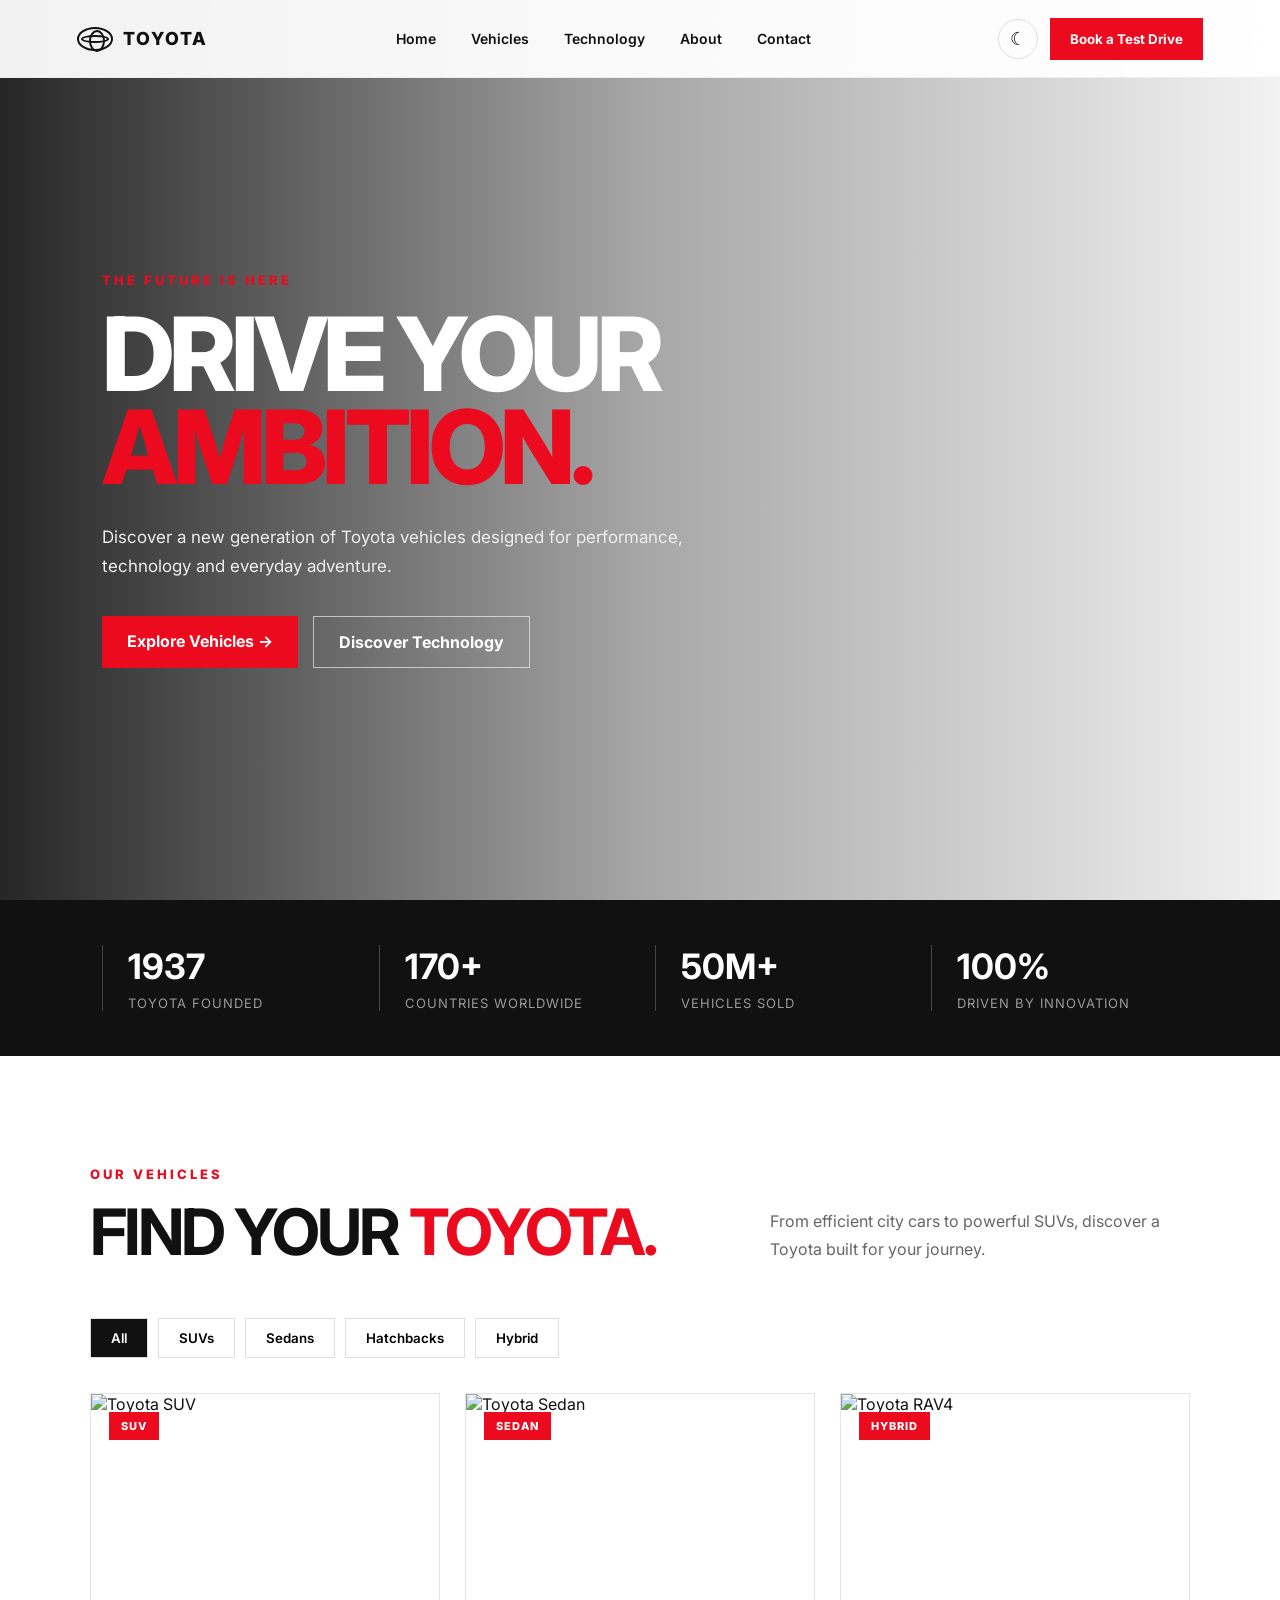
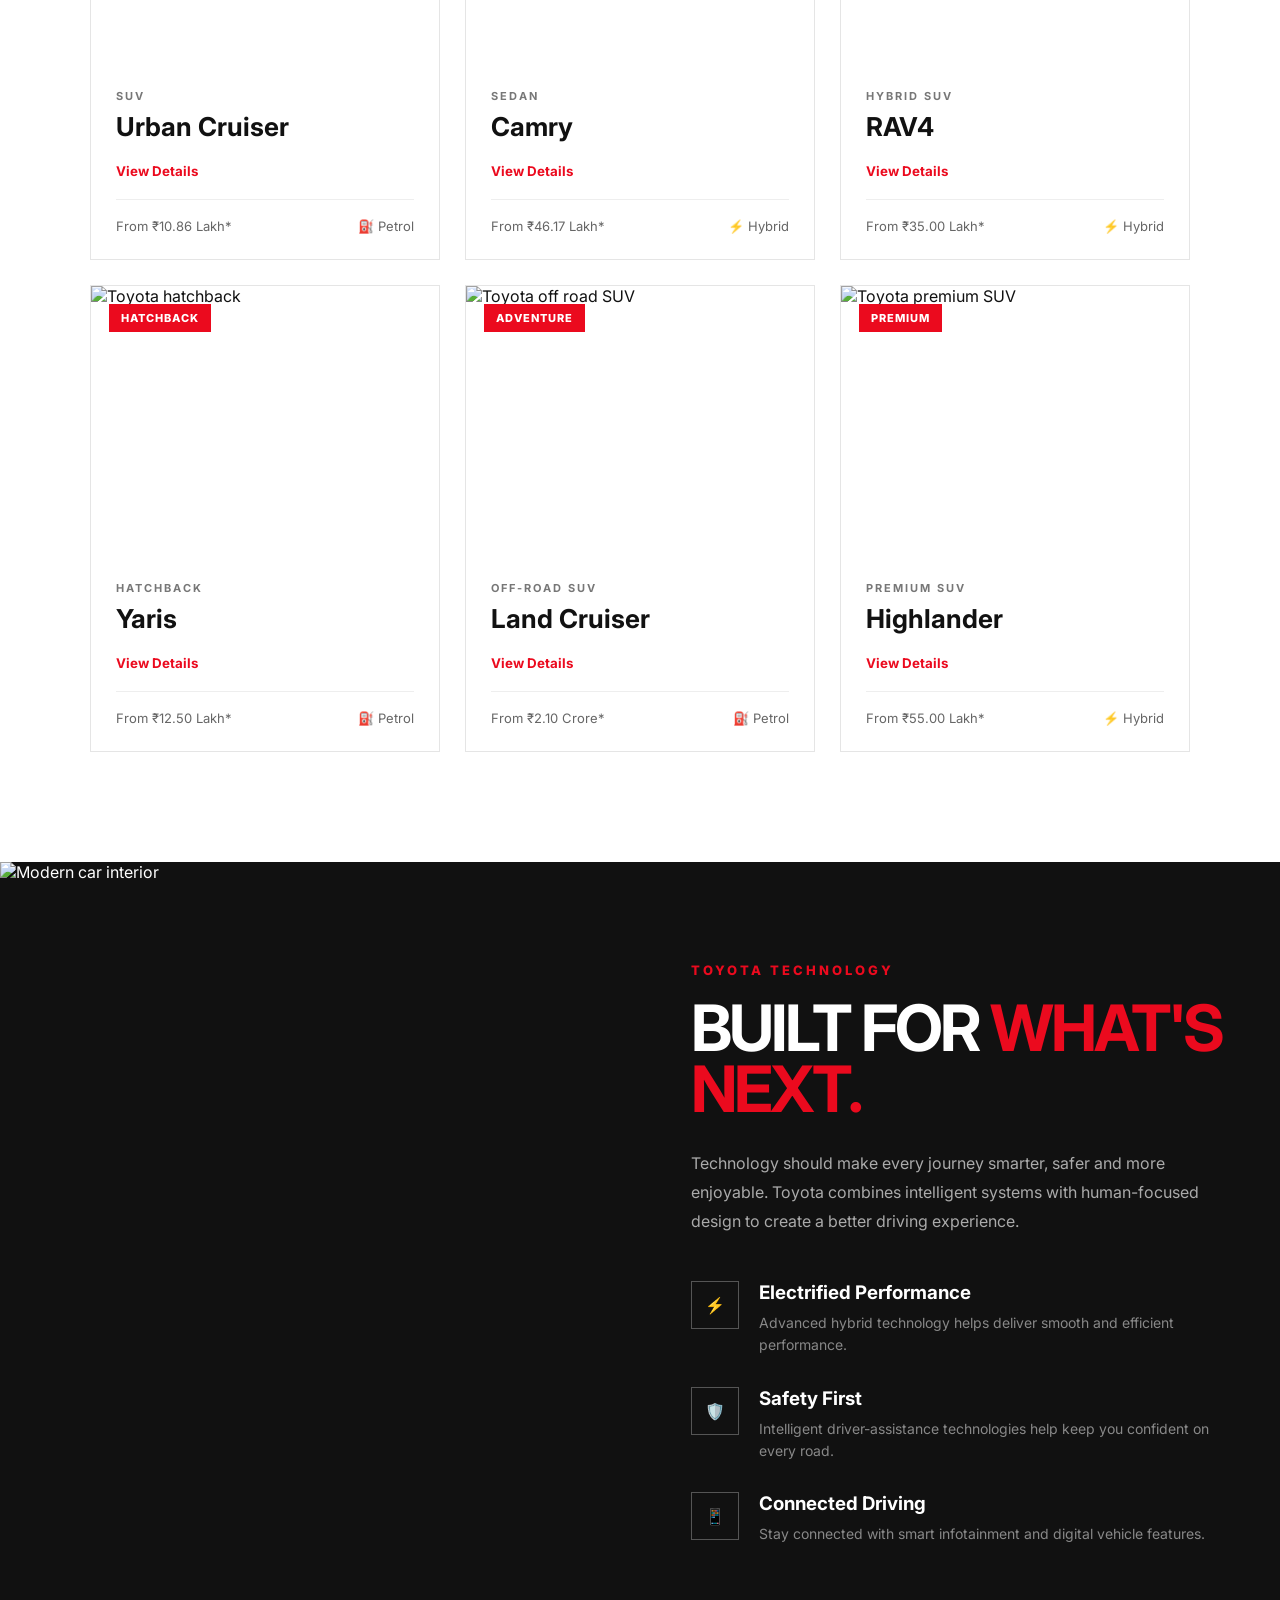
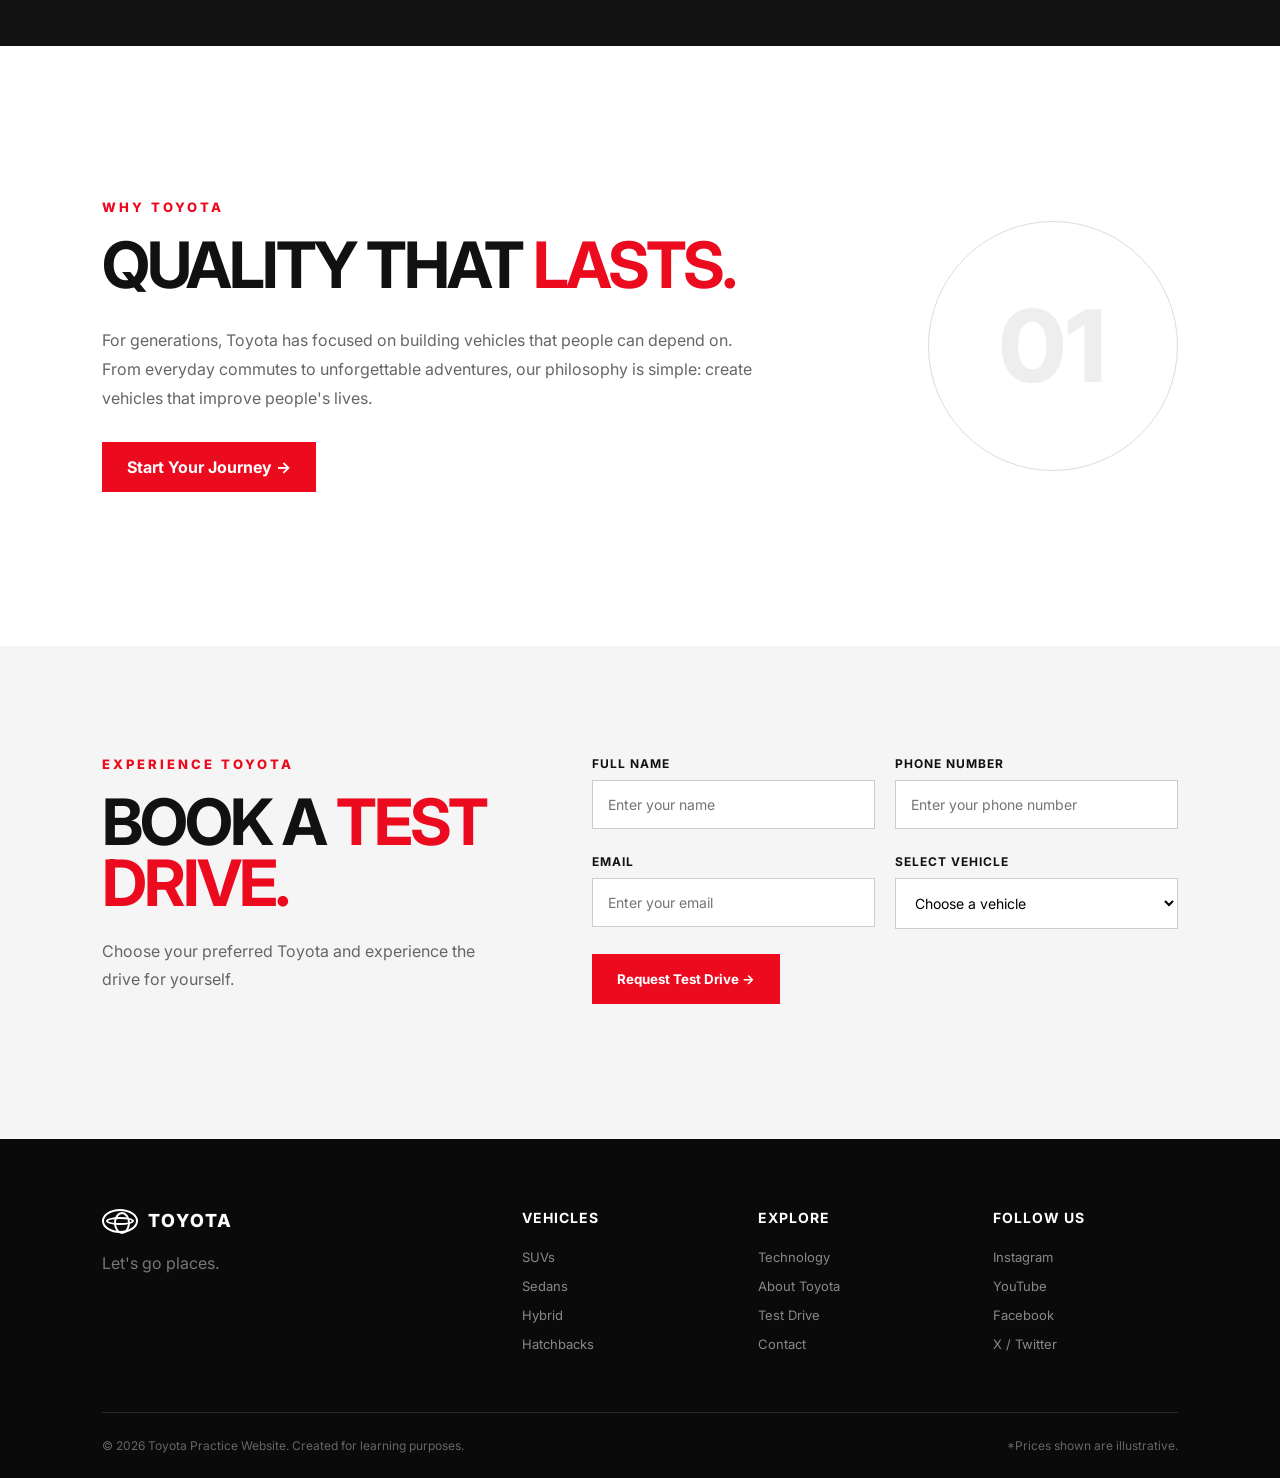
==== index.html @ 8f2d75f0 "first version" ====
<!DOCTYPE html>
<html lang="en">
<head>
    <meta charset="UTF-8">
    <meta name="viewport" content="width=device-width, initial-scale=1.0">
    <title>Toyota | Drive Your Ambition</title>
    <link rel="stylesheet" href="style.css">
    <link rel="preconnect" href="https://fonts.googleapis.com">
    <link rel="preconnect" href="https://fonts.gstatic.com" crossorigin>
    <link href="https://fonts.googleapis.com/css2?family=Inter:wght@400;500;600;700;800&display=swap" rel="stylesheet">
</head>
<body>
<header class="header">
    <div class="logo">
        <div class="toyota-symbol"><span></span></div>
        <span>TOYOTA</span>
    </div>

    <nav class="navbar" id="navbar">
        <a href="#home">Home</a>
        <a href="#vehicles">Vehicles</a>
        <a href="#technology">Technology</a>
        <a href="#about">About</a>
        <a href="#contact">Contact</a>
    </nav>

    <div class="header-buttons">
        <button class="theme-btn" id="themeBtn" title="Change theme">☾</button>
        <button class="menu-btn" id="menuBtn">☰</button>
        <button class="test-drive-btn" onclick="scrollToContact()">Book a Test Drive</button>
    </div>
</header>

<section class="hero" id="home">
    <div class="hero-content">
        <p class="hero-small">THE FUTURE IS HERE</p>
        <h1>DRIVE YOUR <span>AMBITION.</span></h1>
        <p class="hero-description">
            Discover a new generation of Toyota vehicles designed for performance,
            technology and everyday adventure.
        </p>
        <div class="hero-buttons">
            <a href="#vehicles" class="primary-btn">Explore Vehicles →</a>
            <a href="#technology" class="secondary-btn">Discover Technology</a>
        </div>
    </div>
    <div class="hero-overlay"></div>
</section>

<section class="stats">
    <div class="stat"><h2>1937</h2><p>Toyota Founded</p></div>
    <div class="stat"><h2>170+</h2><p>Countries Worldwide</p></div>
    <div class="stat"><h2>50M+</h2><p>Vehicles Sold</p></div>
    <div class="stat"><h2>100%</h2><p>Driven by Innovation</p></div>
</section>

<section class="vehicles-section" id="vehicles">
    <div class="section-heading">
        <div>
            <p class="section-label">OUR VEHICLES</p>
            <h2>FIND YOUR <span>TOYOTA.</span></h2>
        </div>
        <p class="section-description">
            From efficient city cars to powerful SUVs, discover a Toyota built for your journey.
        </p>
    </div>

    <div class="filters">
        <button class="filter active" data-filter="all">All</button>
        <button class="filter" data-filter="suv">SUVs</button>
        <button class="filter" data-filter="sedan">Sedans</button>
        <button class="filter" data-filter="hatchback">Hatchbacks</button>
        <button class="filter" data-filter="hybrid">Hybrid</button>
    </div>

    <div class="vehicle-grid">
        <article class="vehicle-card" data-category="suv">
            <div class="vehicle-image">
                <img src="https://images.unsplash.com/photo-1606664515524-ed2f786a0bd6?auto=format&fit=crop&w=1200&q=80" alt="Toyota SUV">
                <span class="vehicle-tag">SUV</span>
            </div>
            <div class="vehicle-info">
                <p class="vehicle-type">SUV</p>
                <h3>Urban Cruiser</h3>
                <button class="details-btn" onclick="openModal('Urban Cruiser','SUV','₹10.86 Lakh*','Powerful SUV designed for modern urban adventures.')">View Details</button>
                <div class="vehicle-bottom"><span>From ₹10.86 Lakh*</span><span>⛽ Petrol</span></div>
            </div>
        </article>

        <article class="vehicle-card" data-category="sedan">
            <div class="vehicle-image">
                <img src="https://images.unsplash.com/photo-1553440569-bcc63803a83d?auto=format&fit=crop&w=1200&q=80" alt="Toyota Sedan">
                <span class="vehicle-tag">SEDAN</span>
            </div>
            <div class="vehicle-info">
                <p class="vehicle-type">SEDAN</p>
                <h3>Camry</h3>
                <button class="details-btn" onclick="openModal('Camry','Sedan','₹46.17 Lakh*','A sophisticated sedan combining comfort, performance and advanced technology.')">View Details</button>
                <div class="vehicle-bottom"><span>From ₹46.17 Lakh*</span><span>⚡ Hybrid</span></div>
            </div>
        </article>

        <article class="vehicle-card" data-category="suv hybrid">
            <div class="vehicle-image">
                <img src="https://images.unsplash.com/photo-1519641471654-76ce0107ad1b?auto=format&fit=crop&w=1200&q=80" alt="Toyota RAV4">
                <span class="vehicle-tag">HYBRID</span>
            </div>
            <div class="vehicle-info">
                <p class="vehicle-type">HYBRID SUV</p>
                <h3>RAV4</h3>
                <button class="details-btn" onclick="openModal('RAV4 Hybrid','Hybrid SUV','₹35.00 Lakh*','A versatile hybrid SUV engineered for efficiency and adventure.')">View Details</button>
                <div class="vehicle-bottom"><span>From ₹35.00 Lakh*</span><span>⚡ Hybrid</span></div>
            </div>
        </article>

        <article class="vehicle-card" data-category="hatchback">
            <div class="vehicle-image">
                <img src="https://images.unsplash.com/photo-1494976388531-d1058494cdd8?auto=format&fit=crop&w=1200&q=80" alt="Toyota hatchback">
                <span class="vehicle-tag">HATCHBACK</span>
            </div>
            <div class="vehicle-info">
                <p class="vehicle-type">HATCHBACK</p>
                <h3>Yaris</h3>
                <button class="details-btn" onclick="openModal('Yaris','Hatchback','₹12.50 Lakh*','Compact, stylish and efficient for everyday city driving.')">View Details</button>
                <div class="vehicle-bottom"><span>From ₹12.50 Lakh*</span><span>⛽ Petrol</span></div>
            </div>
        </article>

        <article class="vehicle-card" data-category="suv">
            <div class="vehicle-image">
                <img src="https://images.unsplash.com/photo-1533473359331-0135ef1b58bf?auto=format&fit=crop&w=1200&q=80" alt="Toyota off road SUV">
                <span class="vehicle-tag">ADVENTURE</span>
            </div>
            <div class="vehicle-info">
                <p class="vehicle-type">OFF-ROAD SUV</p>
                <h3>Land Cruiser</h3>
                <button class="details-btn" onclick="openModal('Land Cruiser','Off-road SUV','₹2.10 Crore*','Legendary off-road capability combined with premium comfort.')">View Details</button>
                <div class="vehicle-bottom"><span>From ₹2.10 Crore*</span><span>⛽ Petrol</span></div>
            </div>
        </article>

        <article class="vehicle-card" data-category="suv hybrid">
            <div class="vehicle-image">
                <img src="https://images.unsplash.com/photo-1544829099-b9a0c07fad1a?auto=format&fit=crop&w=1200&q=80" alt="Toyota premium SUV">
                <span class="vehicle-tag">PREMIUM</span>
            </div>
            <div class="vehicle-info">
                <p class="vehicle-type">PREMIUM SUV</p>
                <h3>Highlander</h3>
                <button class="details-btn" onclick="openModal('Highlander','Premium SUV','₹55.00 Lakh*','Premium three-row SUV with intelligent hybrid performance.')">View Details</button>
                <div class="vehicle-bottom"><span>From ₹55.00 Lakh*</span><span>⚡ Hybrid</span></div>
            </div>
        </article>
    </div>
</section>

<section class="technology" id="technology">
    <div class="technology-image">
        <img src="https://images.unsplash.com/photo-1619767886558-efdc259cde1a?auto=format&fit=crop&w=1400&q=80" alt="Modern car interior">
    </div>
    <div class="technology-content">
        <p class="section-label">TOYOTA TECHNOLOGY</p>
        <h2>BUILT FOR <span>WHAT'S NEXT.</span></h2>
        <p>
            Technology should make every journey smarter, safer and more enjoyable.
            Toyota combines intelligent systems with human-focused design to create a better driving experience.
        </p>

        <div class="technology-features">
            <div class="tech-item"><div class="tech-icon">⚡</div><div><h3>Electrified Performance</h3><p>Advanced hybrid technology helps deliver smooth and efficient performance.</p></div></div>
            <div class="tech-item"><div class="tech-icon">🛡️</div><div><h3>Safety First</h3><p>Intelligent driver-assistance technologies help keep you confident on every road.</p></div></div>
            <div class="tech-item"><div class="tech-icon">📱</div><div><h3>Connected Driving</h3><p>Stay connected with smart infotainment and digital vehicle features.</p></div></div>
        </div>
    </div>
</section>

<section class="about" id="about">
    <div class="about-content">
        <p class="section-label">WHY TOYOTA</p>
        <h2>QUALITY THAT <span>LASTS.</span></h2>
        <p>
            For generations, Toyota has focused on building vehicles that people can depend on.
            From everyday commutes to unforgettable adventures, our philosophy is simple:
            create vehicles that improve people's lives.
        </p>
        <a href="#contact" class="primary-btn">Start Your Journey →</a>
    </div>
    <div class="about-number"><span>01</span></div>
</section>

<section class="contact" id="contact">
    <div class="contact-heading">
        <p class="section-label">EXPERIENCE TOYOTA</p>
        <h2>BOOK A <span>TEST DRIVE.</span></h2>
        <p>Choose your preferred Toyota and experience the drive for yourself.</p>
    </div>

    <form id="contactForm" class="contact-form">
        <div class="form-row">
            <div class="input-group"><label for="name">Full Name</label><input type="text" id="name" placeholder="Enter your name" required></div>
            <div class="input-group"><label for="phone">Phone Number</label><input type="tel" id="phone" placeholder="Enter your phone number" required></div>
        </div>
        <div class="form-row">
            <div class="input-group"><label for="email">Email</label><input type="email" id="email" placeholder="Enter your email" required></div>
            <div class="input-group">
                <label for="car">Select Vehicle</label>
                <select id="car" required>
                    <option value="">Choose a vehicle</option>
                    <option>Urban Cruiser</option>
                    <option>Camry</option>
                    <option>RAV4</option>
                    <option>Yaris</option>
                    <option>Land Cruiser</option>
                    <option>Highlander</option>
                </select>
            </div>
        </div>
        <button type="submit" class="submit-btn">Request Test Drive →</button>
        <p id="formMessage" class="form-message"></p>
    </form>
</section>

<footer>
    <div class="footer-top">
        <div class="footer-brand">
            <div class="logo"><div class="toyota-symbol"><span></span></div><span>TOYOTA</span></div>
            <p>Let's go places.</p>
        </div>
        <div class="footer-column"><h3>Vehicles</h3><a href="#vehicles">SUVs</a><a href="#vehicles">Sedans</a><a href="#vehicles">Hybrid</a><a href="#vehicles">Hatchbacks</a></div>
        <div class="footer-column"><h3>Explore</h3><a href="#technology">Technology</a><a href="#about">About Toyota</a><a href="#contact">Test Drive</a><a href="#contact">Contact</a></div>
        <div class="footer-column"><h3>Follow Us</h3><a href="#">Instagram</a><a href="#">YouTube</a><a href="#">Facebook</a><a href="#">X / Twitter</a></div>
    </div>
    <div class="footer-bottom">
        <p>© 2026 Toyota Practice Website. Created for learning purposes.</p>
        <p>*Prices shown are illustrative.</p>
    </div>
</footer>

<div class="modal" id="vehicleModal">
    <div class="modal-box">
        <button class="close-modal" onclick="closeModal()">×</button>
        <p class="section-label">TOYOTA</p>
        <h2 id="modalTitle">Vehicle</h2>
        <p id="modalType">SUV</p>
        <div class="modal-price" id="modalPrice">₹10.86 Lakh*</div>
        <p id="modalDescription">Vehicle description.</p>
        <button class="primary-btn" onclick="closeModal(); scrollToContact();">Book Test Drive →</button>
    </div>
</div>

<script src="script.js"></script>
</body>
</html>
---- style.css ----
*{margin:0;padding:0;box-sizing:border-box}
html{scroll-behavior:smooth}
body{font-family:"Inter",sans-serif;background:#fff;color:#111;transition:.3s}
body.dark{background:#111;color:#fff}
a{text-decoration:none;color:inherit}
button,input,select{font-family:inherit}

.header{position:fixed;top:0;left:0;width:100%;height:78px;display:flex;align-items:center;justify-content:space-between;padding:0 6%;background:rgba(255,255,255,.94);backdrop-filter:blur(15px);z-index:1000;border-bottom:1px solid #eee}
.dark .header{background:rgba(17,17,17,.94);border-color:#292929}
.logo{display:flex;align-items:center;gap:10px;font-weight:800;letter-spacing:2px;font-size:18px}
.toyota-symbol{width:36px;height:24px;border:2px solid currentColor;border-radius:50%;position:relative}
.toyota-symbol:before{content:"";position:absolute;width:12px;height:18px;border:2px solid currentColor;border-radius:50%;top:1px;left:10px}
.toyota-symbol span{position:absolute;width:28px;height:8px;border:2px solid currentColor;border-radius:50%;top:6px;left:2px}
.navbar{display:flex;align-items:center;gap:35px}
.navbar a{font-size:14px;font-weight:600;transition:.3s}
.navbar a:hover{color:#eb0a1e}
.header-buttons{display:flex;align-items:center;gap:12px}
.theme-btn,.menu-btn{width:40px;height:40px;border:1px solid #ddd;background:transparent;cursor:pointer;font-size:18px;border-radius:50%}
.dark .theme-btn,.dark .menu-btn{border-color:#444;color:#fff}
.test-drive-btn{background:#eb0a1e;color:#fff;border:none;padding:13px 20px;font-weight:700;cursor:pointer;transition:.3s}
.test-drive-btn:hover{background:#bd0011;transform:translateY(-2px)}
.menu-btn{display:none}

.hero{min-height:100vh;display:flex;align-items:center;position:relative;background-image:url("https://images.unsplash.com/photo-1503376780353-7e6692767b70?auto=format&fit=crop&w=2000&q=85");background-size:cover;background-position:center;color:#fff;padding:120px 8% 80px;overflow:hidden}
.hero-overlay{position:absolute;inset:0;background:linear-gradient(90deg,rgba(0,0,0,.85),rgba(0,0,0,.35),rgba(0,0,0,.05))}
.hero-content{position:relative;z-index:2;max-width:720px;animation:heroAppear 1s ease}
.hero-small,.section-label{color:#eb0a1e;font-size:13px;font-weight:800;letter-spacing:3px;margin-bottom:20px}
.hero h1{font-size:clamp(55px,8vw,110px);line-height:.9;font-weight:800;letter-spacing:-5px;margin-bottom:30px}
.hero h1 span,.section-heading h2 span,.technology-content h2 span,.about h2 span,.contact-heading h2 span{color:#eb0a1e}
.hero-description{max-width:600px;font-size:17px;line-height:1.7;color:#eee;margin-bottom:35px}
.hero-buttons{display:flex;gap:15px;flex-wrap:wrap}
.primary-btn,.secondary-btn{display:inline-block;padding:15px 25px;font-weight:700;transition:.3s}
.primary-btn{background:#eb0a1e;color:#fff;border:none;cursor:pointer}
.primary-btn:hover{background:#c40012;transform:translateY(-3px)}
.secondary-btn{border:1px solid rgba(255,255,255,.6);color:#fff}
.secondary-btn:hover{background:#fff;color:#000}

.stats{display:grid;grid-template-columns:repeat(4,1fr);background:#111;color:#fff;padding:45px 8%;gap:30px}
.stat{border-left:1px solid #444;padding-left:25px}
.stat h2{font-size:35px;margin-bottom:8px}
.stat p{color:#999;font-size:13px;text-transform:uppercase;letter-spacing:1px}

.vehicles-section{padding:110px 7%}
.section-heading{display:flex;justify-content:space-between;align-items:end;gap:40px;margin-bottom:55px}
.section-heading h2,.technology-content h2,.about h2,.contact-heading h2{font-size:clamp(40px,5vw,70px);line-height:.95;letter-spacing:-3px;max-width:700px}
.section-description{max-width:420px;line-height:1.7;color:#666}
.dark .section-description{color:#aaa}
.filters{display:flex;gap:10px;margin-bottom:35px;flex-wrap:wrap}
.filter{border:1px solid #ddd;background:transparent;padding:11px 20px;cursor:pointer;font-weight:600;transition:.3s}
.dark .filter{color:#fff;border-color:#444}
.filter:hover,.filter.active{background:#111;color:#fff}
.dark .filter:hover,.dark .filter.active{background:#fff;color:#000}
.vehicle-grid{display:grid;grid-template-columns:repeat(3,1fr);gap:25px}
.vehicle-card{border:1px solid #e5e5e5;background:#fff;transition:.4s;overflow:hidden}
.dark .vehicle-card{background:#181818;border-color:#303030}
.vehicle-card:hover{transform:translateY(-8px);box-shadow:0 20px 50px rgba(0,0,0,.1)}
.vehicle-image{height:270px;position:relative;overflow:hidden}
.vehicle-image img{width:100%;height:100%;object-fit:cover;transition:.6s}
.vehicle-card:hover .vehicle-image img{transform:scale(1.08)}
.vehicle-tag{position:absolute;top:18px;left:18px;background:#eb0a1e;color:#fff;padding:7px 12px;font-size:11px;font-weight:800;letter-spacing:1px}
.vehicle-info{padding:25px}
.vehicle-type{color:#777;font-size:11px;letter-spacing:2px;font-weight:700;margin-bottom:8px}
.vehicle-info h3{font-size:26px;margin-bottom:18px}
.details-btn{background:none;border:none;color:#eb0a1e;font-weight:700;cursor:pointer;margin-bottom:20px;padding:0}
.vehicle-bottom{display:flex;justify-content:space-between;border-top:1px solid #eee;padding-top:18px;font-size:13px;color:#666}
.dark .vehicle-bottom{border-color:#333;color:#aaa}

.technology{display:grid;grid-template-columns:1fr 1fr;min-height:700px;background:#111;color:#fff}
.technology-image{overflow:hidden}
.technology-image img{width:100%;height:100%;object-fit:cover}
.technology-content{padding:100px 8%;display:flex;flex-direction:column;justify-content:center}
.technology-content>p:not(.section-label){color:#aaa;line-height:1.8;max-width:600px;margin:30px 0 45px}
.technology-features{display:flex;flex-direction:column;gap:30px}
.tech-item{display:flex;gap:20px}
.tech-icon{width:48px;height:48px;border:1px solid #555;display:flex;justify-content:center;align-items:center;flex-shrink:0}
.tech-item h3{margin-bottom:8px}
.tech-item p{color:#888;line-height:1.6;font-size:14px}

.about{min-height:600px;padding:110px 8%;display:flex;align-items:center;justify-content:space-between;gap:50px}
.about-content{max-width:800px}
.about-content>p:not(.section-label){color:#666;line-height:1.8;max-width:650px;margin:30px 0}
.dark .about-content>p:not(.section-label){color:#aaa}
.about-number{width:250px;height:250px;border:1px solid #ddd;border-radius:50%;display:flex;justify-content:center;align-items:center;font-size:100px;font-weight:800;color:#eee}
.dark .about-number{border-color:#333;color:#333}

.contact{background:#f5f5f5;padding:110px 8%;display:grid;grid-template-columns:.8fr 1.2fr;gap:100px}
.dark .contact{background:#181818}
.contact-heading p:not(.section-label){color:#666;line-height:1.7;margin-top:25px}
.dark .contact-heading p:not(.section-label){color:#aaa}
.contact-form{display:flex;flex-direction:column;gap:25px}
.form-row{display:grid;grid-template-columns:1fr 1fr;gap:20px}
.input-group{display:flex;flex-direction:column;gap:9px}
.input-group label{font-size:12px;font-weight:700;text-transform:uppercase;letter-spacing:1px}
.input-group input,.input-group select{padding:15px;border:1px solid #ccc;background:#fff;outline:none;font-size:14px}
.dark .input-group input,.dark .input-group select{background:#222;color:#fff;border-color:#444}
.input-group input:focus,.input-group select:focus{border-color:#eb0a1e}
.submit-btn{padding:17px 25px;background:#eb0a1e;color:#fff;border:none;cursor:pointer;font-weight:700;width:fit-content;transition:.3s}
.submit-btn:hover{background:#c40012;transform:translateY(-2px)}
.form-message{font-size:14px;font-weight:600}

footer{background:#0a0a0a;color:#fff;padding:70px 8% 25px}
.footer-top{display:grid;grid-template-columns:2fr 1fr 1fr 1fr;gap:50px;padding-bottom:60px}
.footer-brand p{color:#777;margin-top:20px}
.footer-column{display:flex;flex-direction:column;gap:13px}
.footer-column h3{margin-bottom:10px;font-size:14px;text-transform:uppercase;letter-spacing:1px}
.footer-column a{color:#888;font-size:13px;transition:.3s}
.footer-column a:hover{color:#eb0a1e}
.footer-bottom{border-top:1px solid #292929;padding-top:25px;display:flex;justify-content:space-between;gap:20px;color:#666;font-size:12px}

.modal{position:fixed;inset:0;background:rgba(0,0,0,.75);display:none;justify-content:center;align-items:center;z-index:2000;padding:20px}
.modal.show{display:flex}
.modal-box{background:#fff;color:#111;width:100%;max-width:550px;padding:50px;position:relative;animation:modalAppear .3s ease}
.dark .modal-box{background:#1a1a1a;color:#fff}
.close-modal{position:absolute;top:15px;right:20px;border:none;background:none;font-size:30px;cursor:pointer;color:inherit}
.modal-box h2{font-size:42px;margin-bottom:8px}
.modal-box>p{color:#777;line-height:1.7;margin:15px 0}
.modal-price{font-size:25px;font-weight:800;margin:25px 0}

@keyframes heroAppear{from{opacity:0;transform:translateY(30px)}to{opacity:1;transform:translateY(0)}}
@keyframes modalAppear{from{opacity:0;transform:scale(.9)}to{opacity:1;transform:scale(1)}}

@media(max-width:1000px){
.navbar{gap:18px}.navbar a{font-size:12px}.vehicle-grid{grid-template-columns:repeat(2,1fr)}
.technology{grid-template-columns:1fr}.technology-image{height:500px}.contact{grid-template-columns:1fr}
.footer-top{grid-template-columns:2fr 1fr 1fr}
}
@media(max-width:760px){
.header{padding:0 5%}.navbar{position:absolute;top:78px;left:0;width:100%;background:#fff;display:none;flex-direction:column;align-items:flex-start;padding:25px 7%;border-bottom:1px solid #ddd;gap:22px}
.dark .navbar{background:#111;border-color:#333}.navbar.show{display:flex}.menu-btn{display:block}
.test-drive-btn{display:none}.hero{padding-left:7%;padding-right:7%}.hero h1{letter-spacing:-3px}
.stats{grid-template-columns:repeat(2,1fr)}.section-heading{flex-direction:column;align-items:flex-start}
.vehicle-grid{grid-template-columns:1fr}.about{flex-direction:column;align-items:flex-start}
.about-number{width:160px;height:160px;font-size:60px}.form-row{grid-template-columns:1fr}
.footer-top{grid-template-columns:1fr 1fr}.footer-bottom{flex-direction:column}
}
@media(max-width:500px){
.header{height:70px}.logo{font-size:15px}.toyota-symbol{width:30px;height:20px}.hero{min-height:750px}
.hero h1{font-size:52px}.hero-description{font-size:15px}.stats{grid-template-columns:1fr}
.vehicles-section,.about,.contact{padding:80px 6%}.section-heading h2,.technology-content h2,.about h2,.contact-heading h2{font-size:43px}
.technology-content{padding:80px 6%}.technology-image{height:350px}.footer-top{grid-template-columns:1fr}
.modal-box{padding:35px 25px}.modal-box h2{font-size:34px}
}
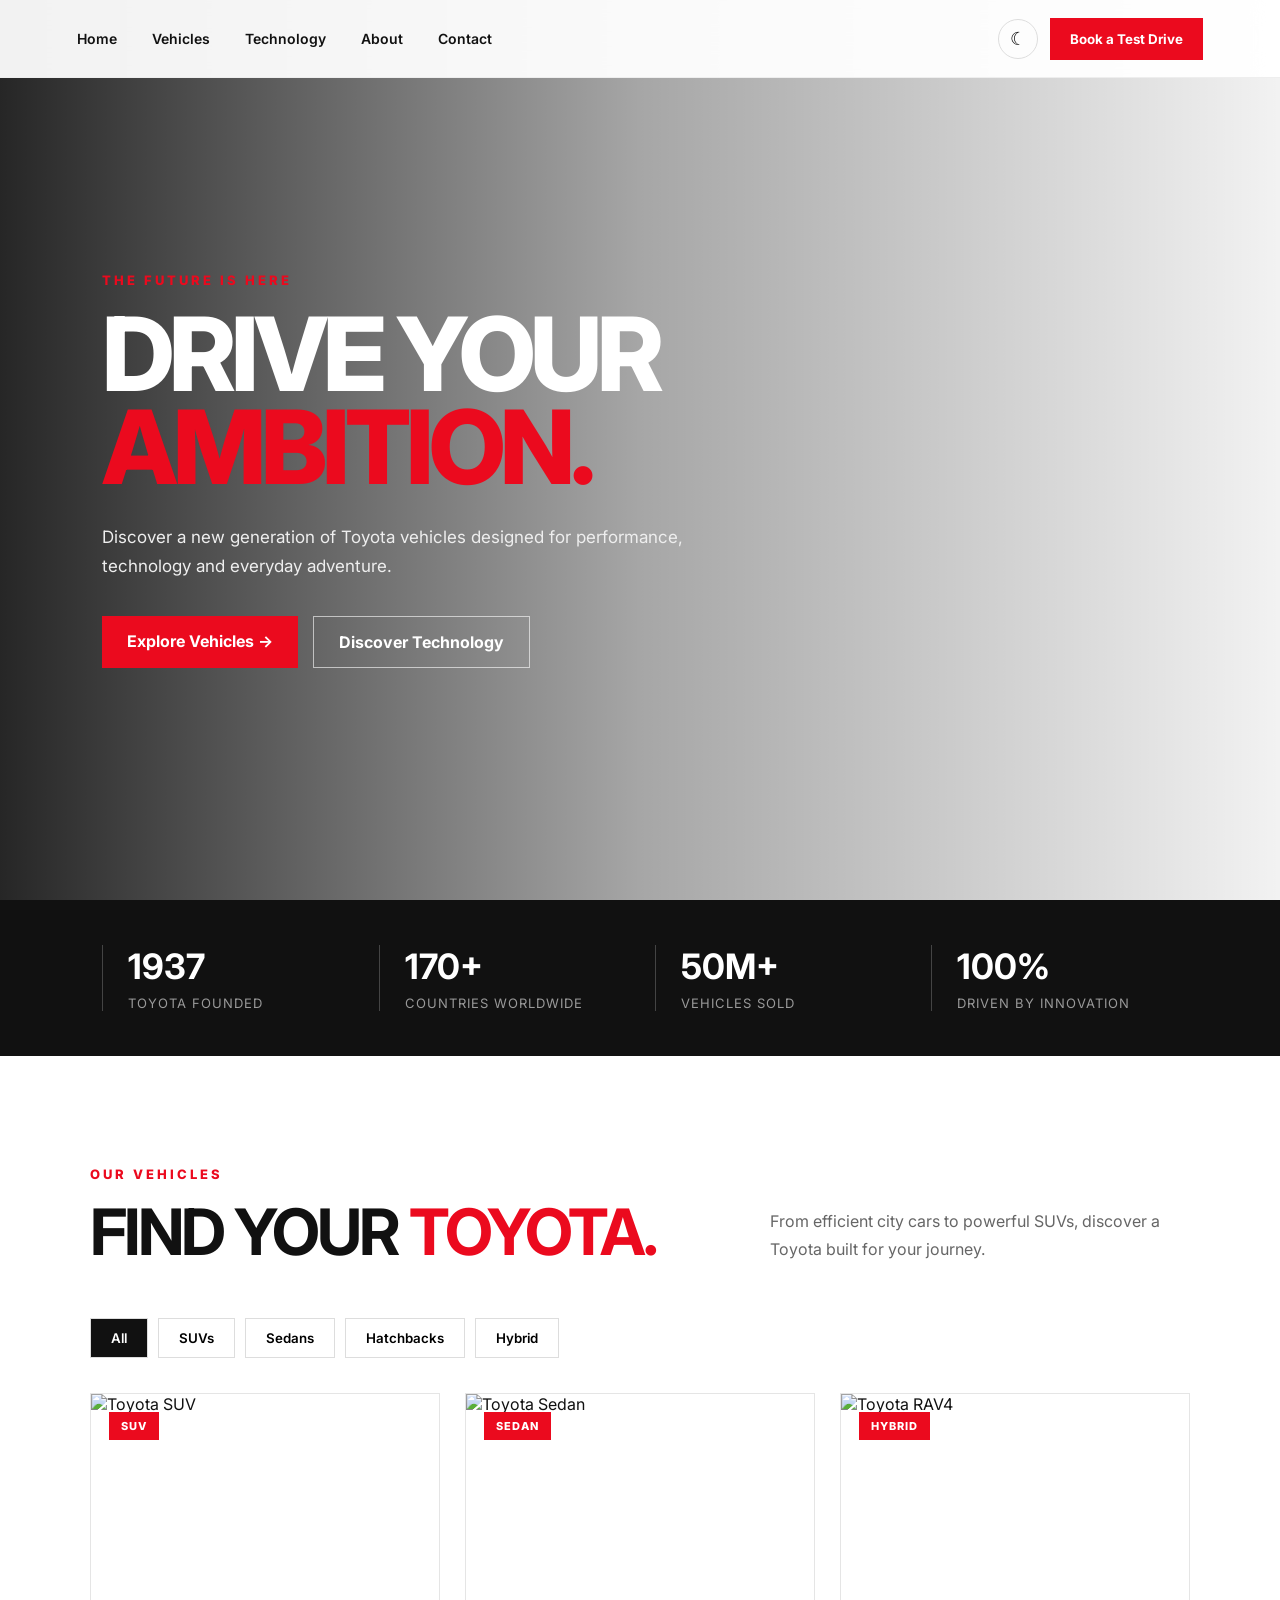
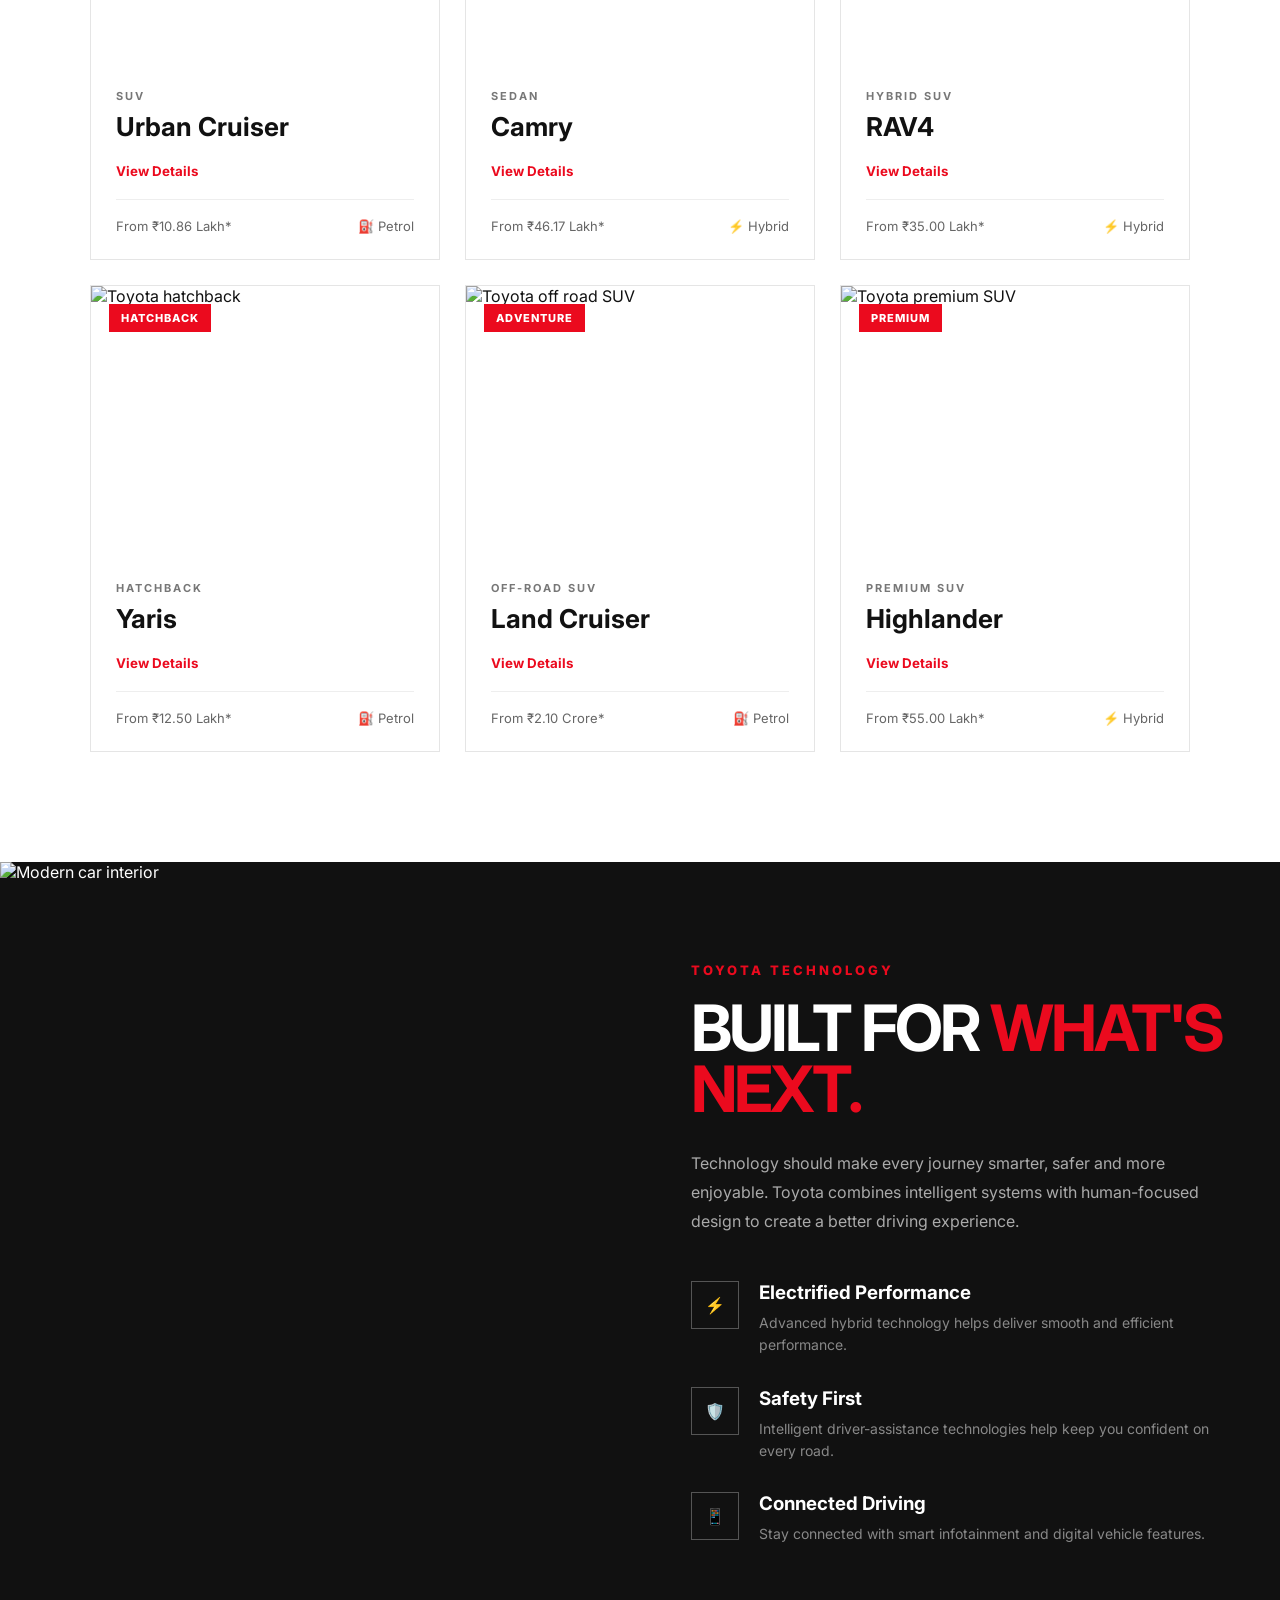
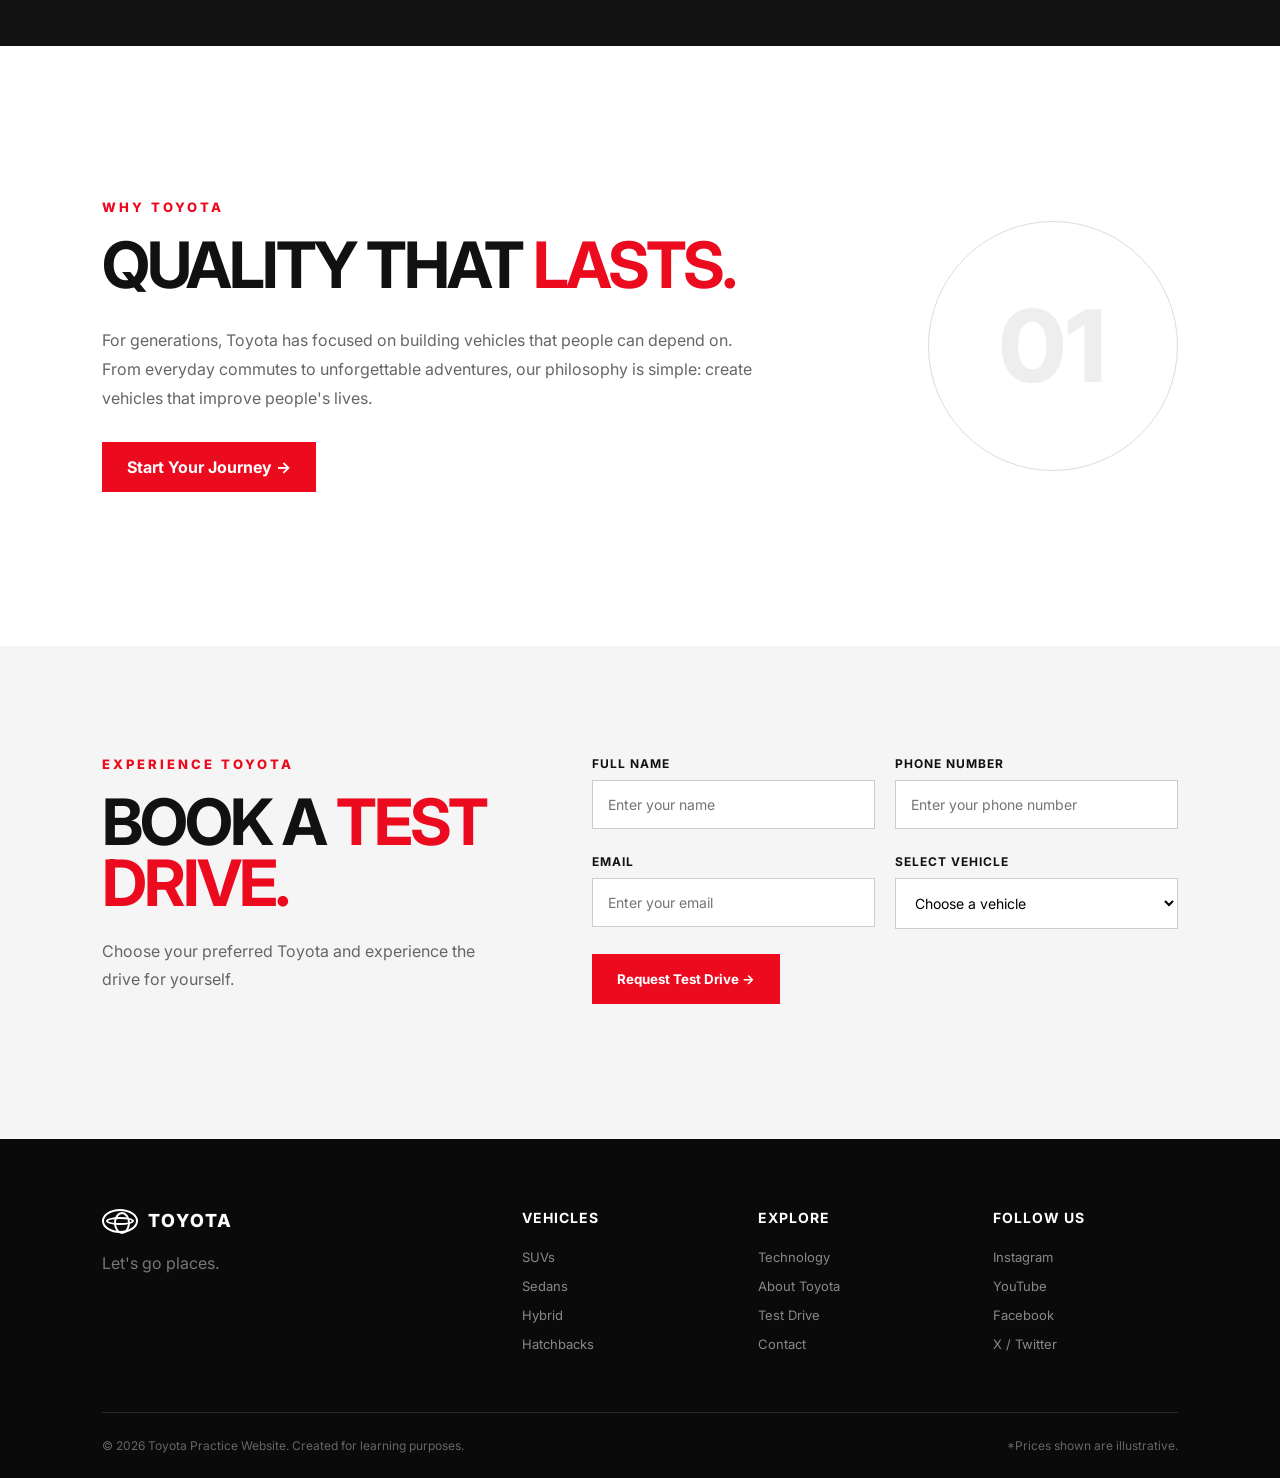
==== commit 4d476a00: "third version" ====
--- a/index.html
+++ b/index.html
@@ -11,10 +11,7 @@
 </head>
 <body>
 <header class="header">
-    <div class="logo">
-        <div class="toyota-symbol"><span></span></div>
-        <span>TOYOTA</span>
-    </div>
+    
 
     <nav class="navbar" id="navbar">
         <a href="#home">Home</a>
